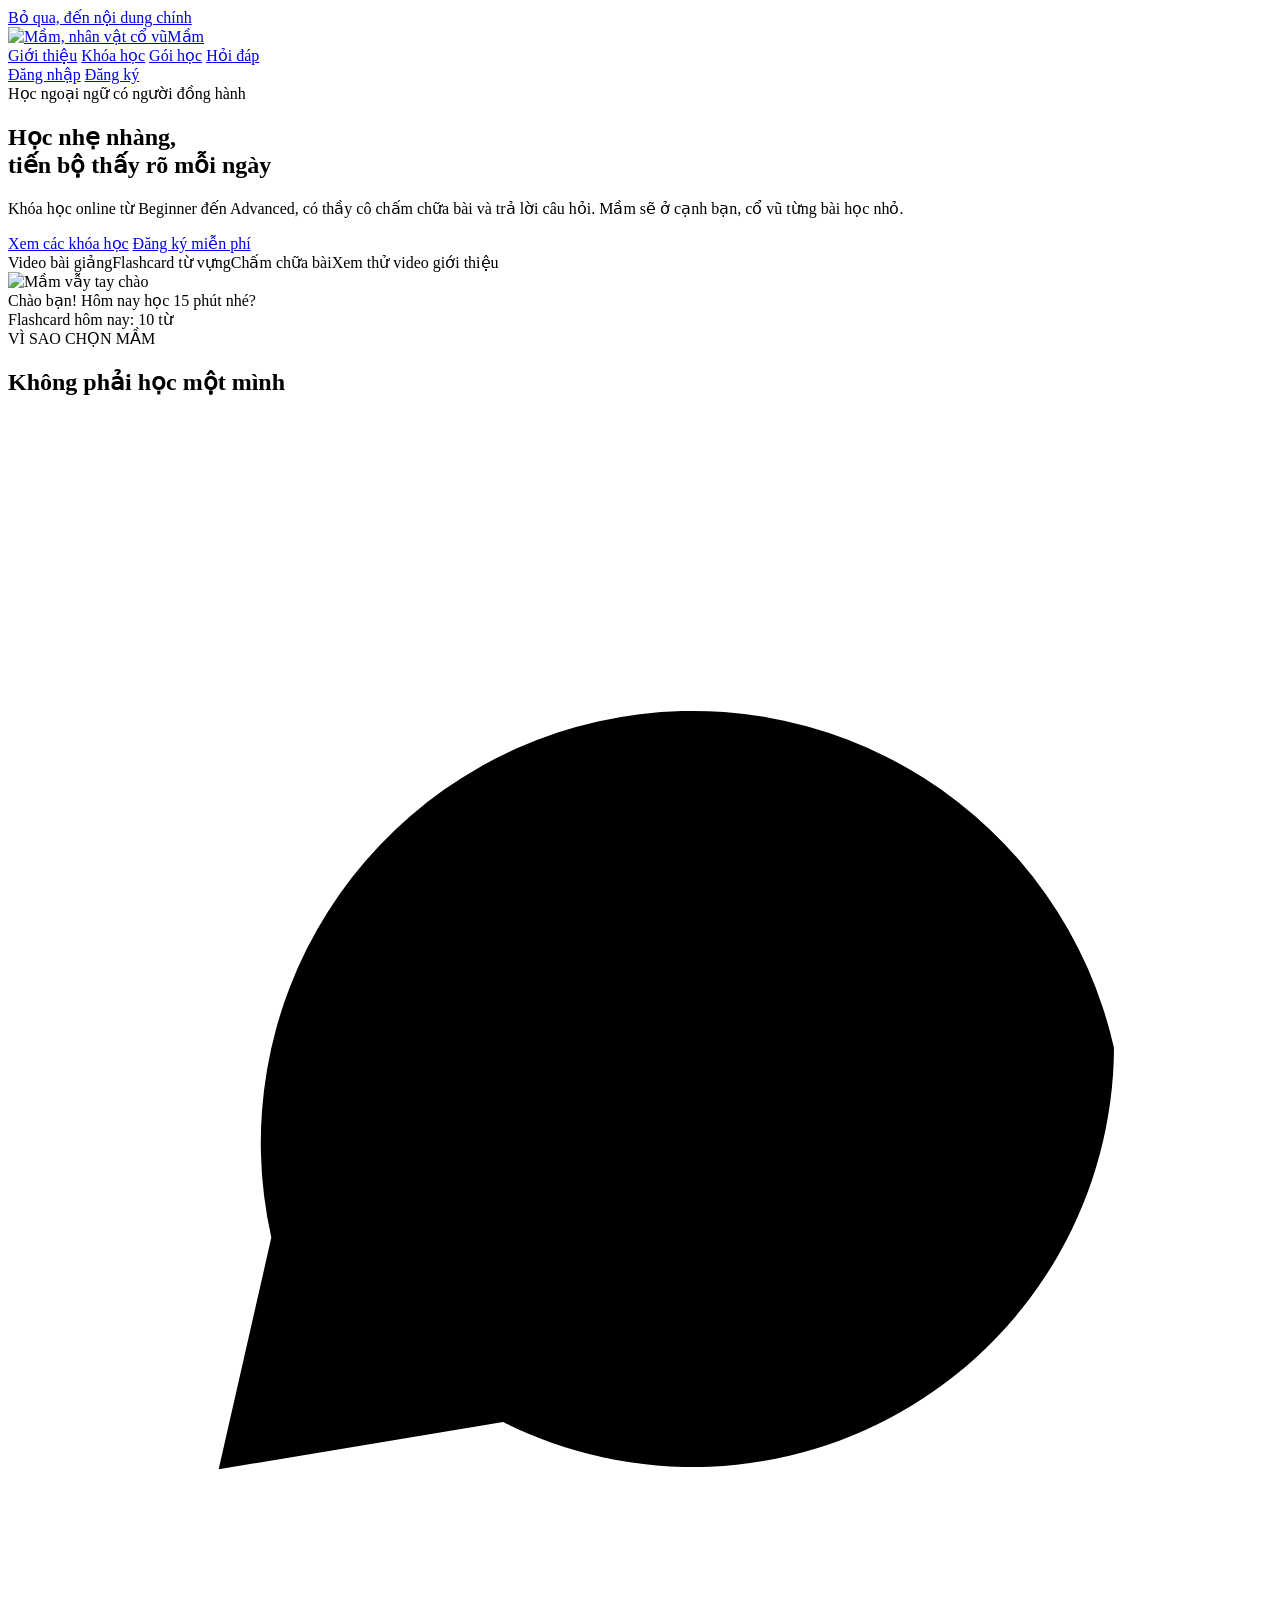
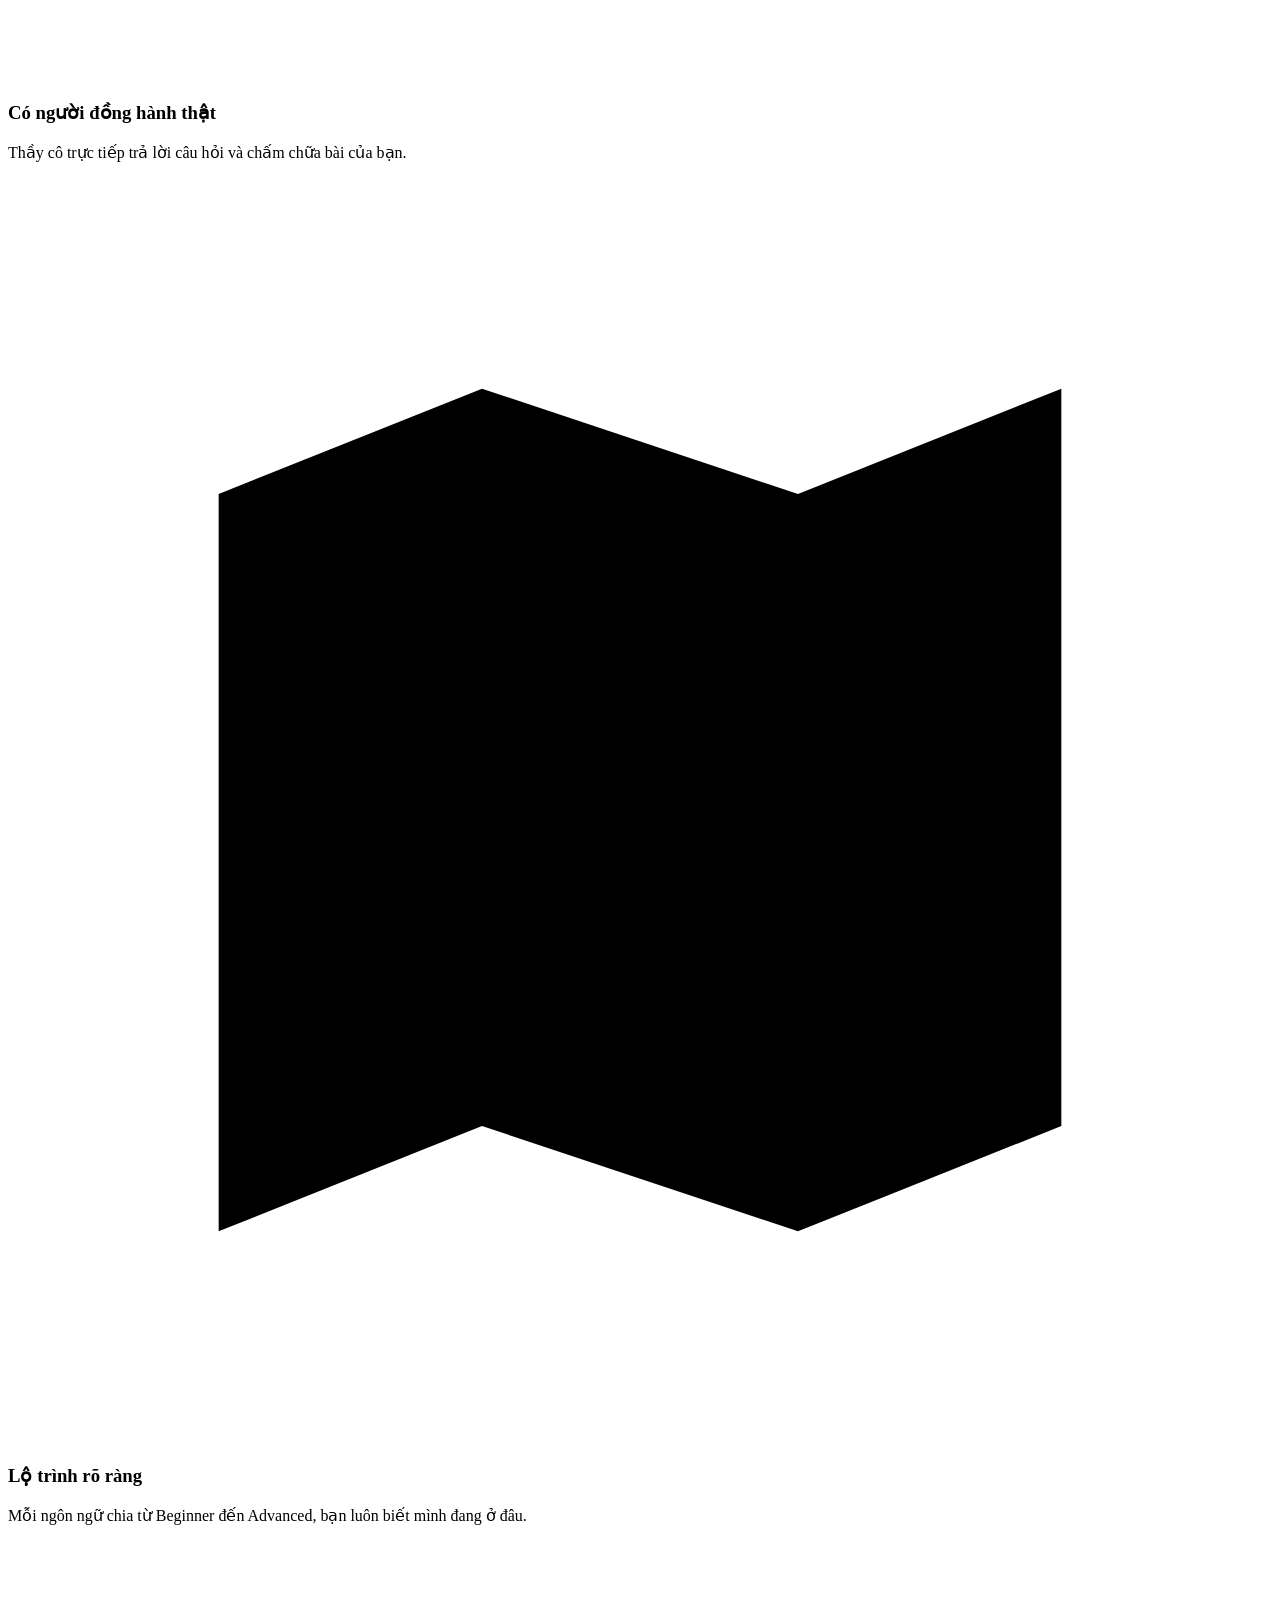
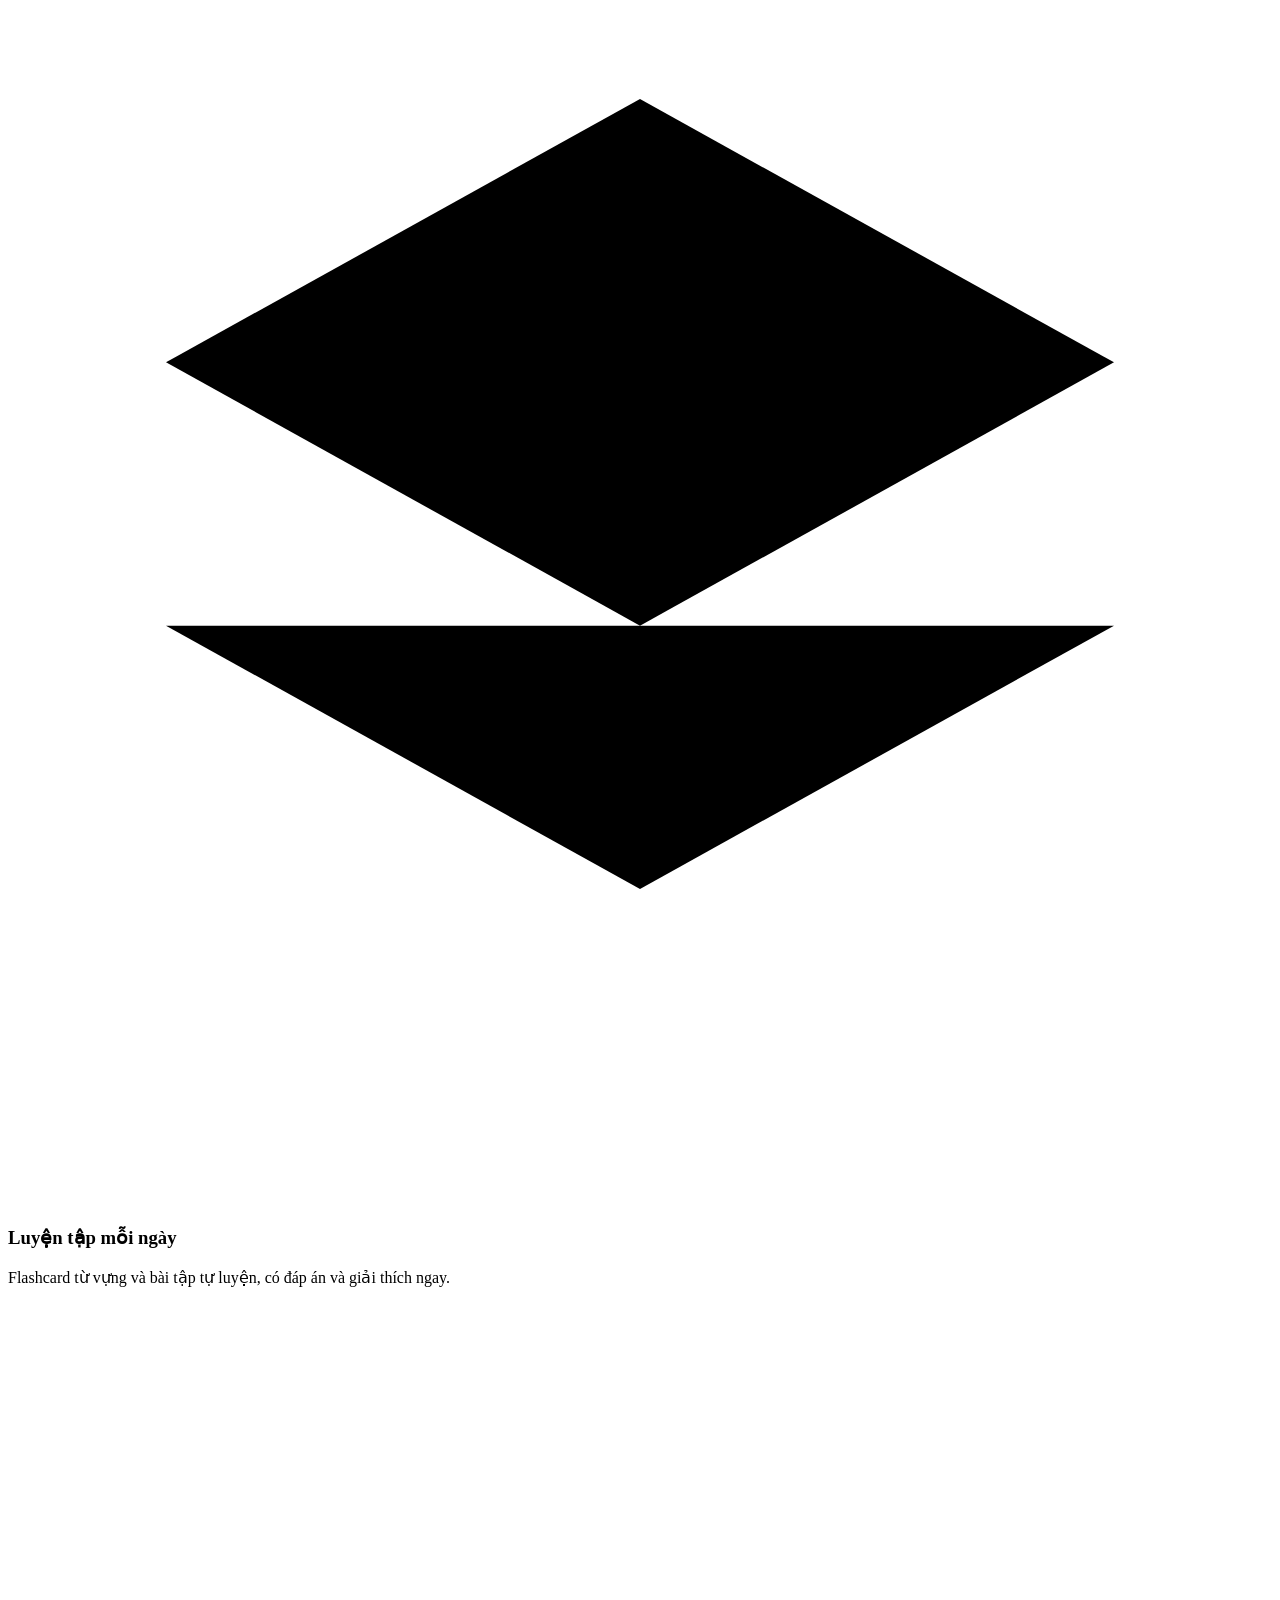
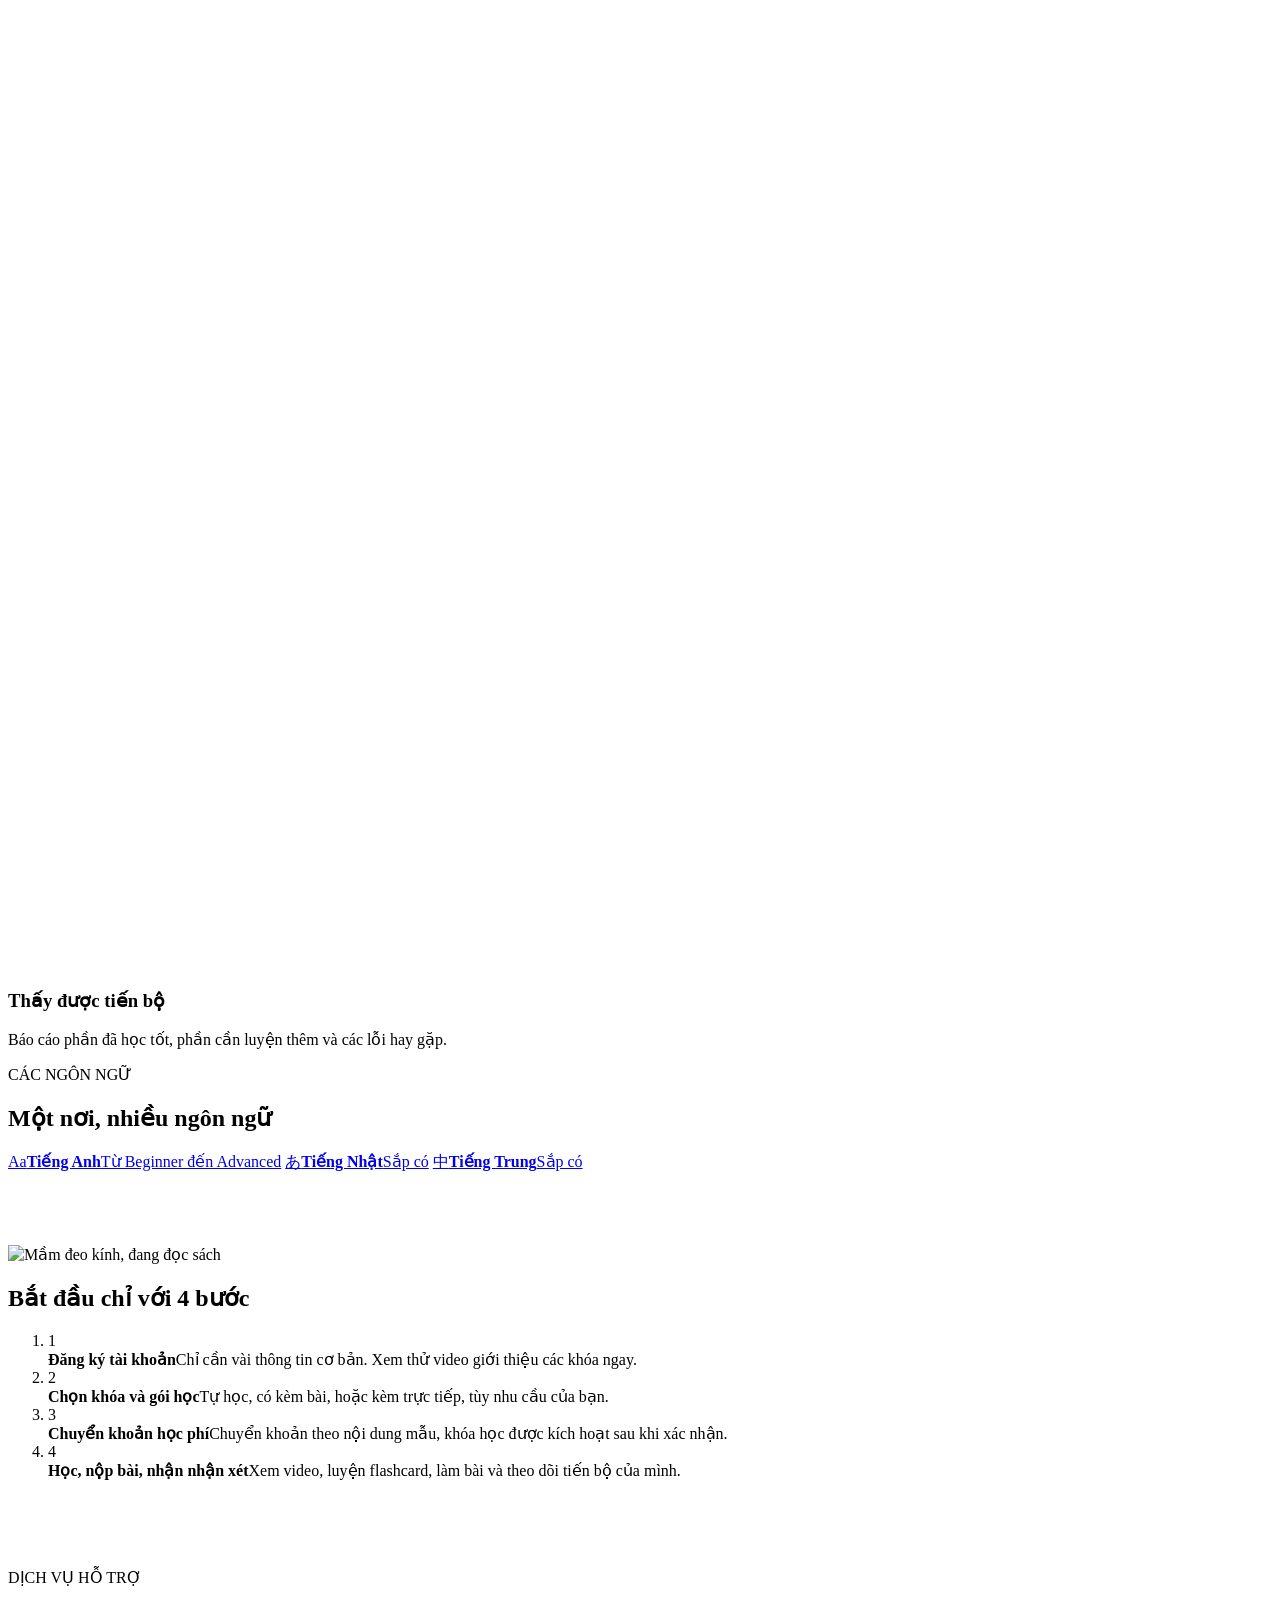
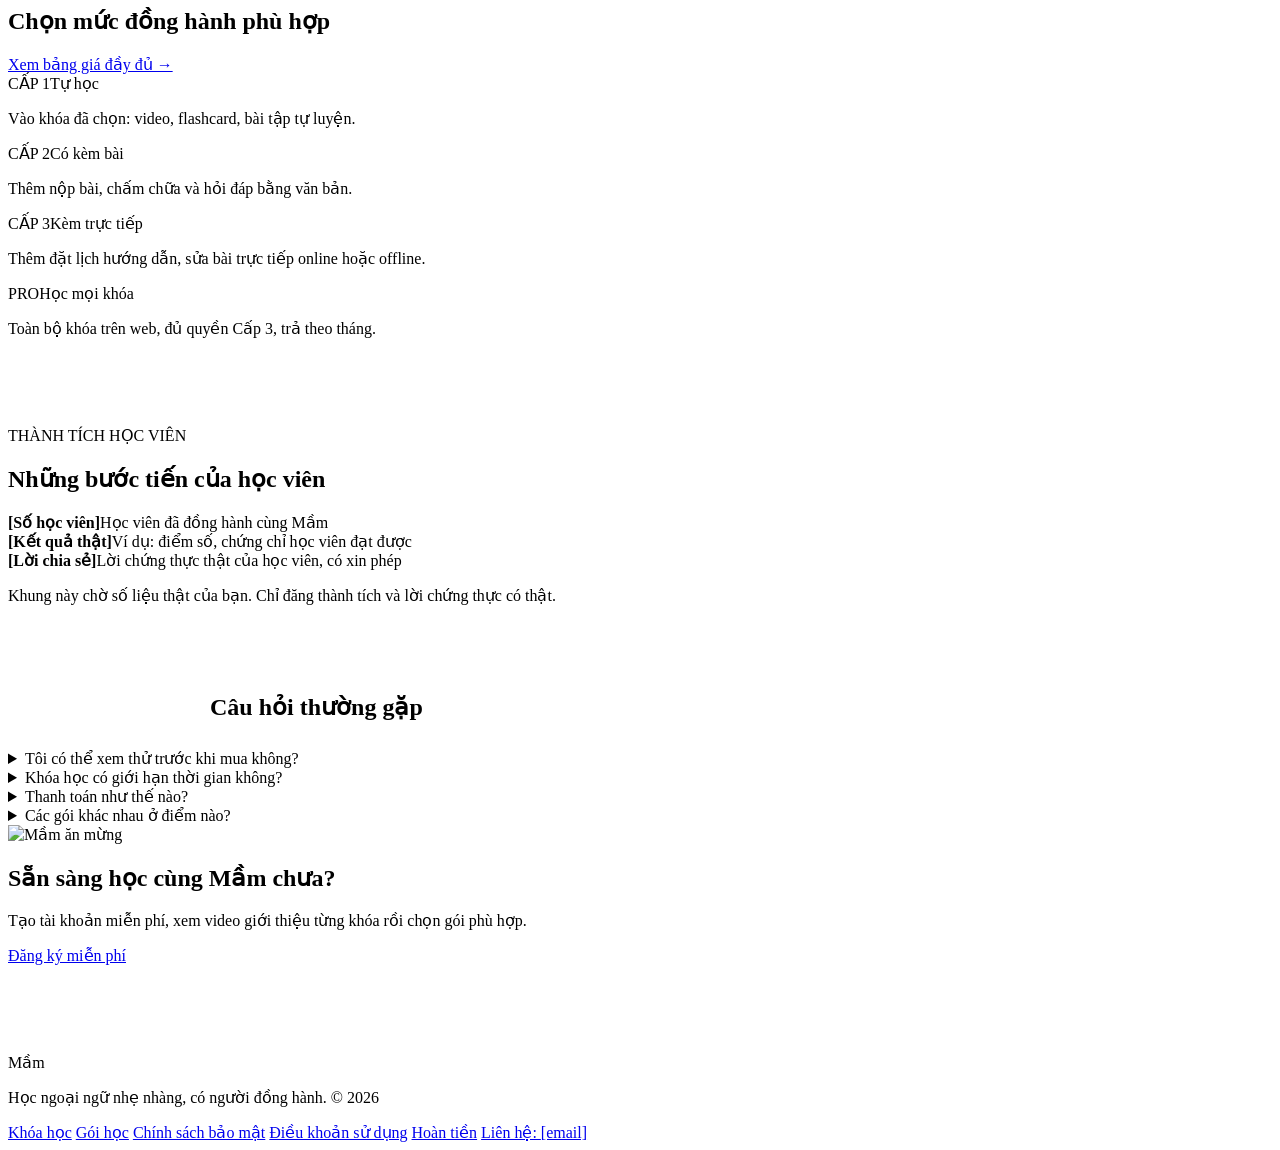
==== index.html @ 822c9925 "Add files via upload" ====
<!doctype html>
<html lang="vi">
<head>
<meta charset="utf-8">
<meta name="viewport" content="width=device-width, initial-scale=1">
<title>Mầm - Học ngoại ngữ online có người đồng hành</title>
<meta name="description" content="Khóa học ngoại ngữ online từ Beginner đến Advanced, có thầy cô chấm chữa bài và trả lời câu hỏi. Mầm đồng hành cùng bạn từng bước.">

<meta name="theme-color" content="#0F766E">
<meta property="og:title" content="Mầm - Học ngoại ngữ online có người đồng hành">
<meta property="og:description" content="Khóa học ngoại ngữ online từ Beginner đến Advanced, có thầy cô chấm chữa bài và trả lời câu hỏi. Mầm đồng hành cùng bạn từng bước.">
<meta property="og:type" content="website">
<link rel="icon" type="image/svg+xml" href="assets/img/mam-wave.svg">
<link rel="preconnect" href="https://fonts.googleapis.com"><link rel="preconnect" href="https://fonts.gstatic.com" crossorigin><link href="https://fonts.googleapis.com/css2?family=Baloo+2:wght@600;700;800&family=Be+Vietnam+Pro:wght@400;500;600;700&display=swap" rel="stylesheet">
<link rel="stylesheet" href="assets/css/style.css">
<script src="assets/js/config.js"></script>
<script src="assets/js/app.js" defer></script>
</head>
<body>
<a class="skip" href="#main">Bỏ qua, đến nội dung chính</a>
<header class="site-header">
  <div class="wrap">
    <a class="brand" href="index.html"><img src="assets/img/mam-wave.svg" alt="Mầm, nhân vật cổ vũ" width="48" height="48"><span>Mầm</span></a>
    <nav class="main-nav" aria-label="Menu chính">
      <a href="index.html" aria-current="page">Giới thiệu</a>
      <a href="khoa-hoc.html">Khóa học</a>
      <a href="goi-hoc.html">Gói học</a>
      <a href="index.html#hoi-dap">Hỏi đáp</a>
    </nav>
    <div class="head-actions">
      <a class="btn btn-ghost btn-sm" href="dang-ky.html#dang-nhap">Đăng nhập</a>
      <a class="btn btn-primary btn-sm" href="dang-ky.html">Đăng ký</a>
    </div>
  </div>
</header>

<main id="main">
<section class="hero">
  <div class="wrap">
    <div class="hero-text">
      <span class="pill pill-solid">Học ngoại ngữ có người đồng hành</span>
      <h1>Học nhẹ nhàng,<br>tiến bộ thấy rõ mỗi ngày</h1>
      <p class="hero-sub">Khóa học online từ Beginner đến Advanced, có thầy cô chấm chữa bài và trả lời câu hỏi. Mầm sẽ ở cạnh bạn, cổ vũ từng bài học nhỏ.</p>
      <div class="btn-row">
        <a class="btn btn-primary" href="khoa-hoc.html">Xem các khóa học</a>
        <a class="btn btn-outline" href="dang-ky.html">Đăng ký miễn phí</a>
      </div>
      <div class="tag-row"><span>Video bài giảng</span><span>Flashcard từ vựng</span><span>Chấm chữa bài</span><span>Xem thử video giới thiệu</span></div>
    </div>
    <div class="hero-art-box">
      <div class="hero-art">
        <div class="disc"></div><div class="ring"></div>
        <img class="mascot" src="assets/img/mam-wave.svg" alt="Mầm vẫy tay chào" width="334" height="334">
        <div class="bubble">Chào bạn! Hôm nay học 15 phút nhé?</div>
        <div class="sticker">Flashcard hôm nay: 10 từ</div>
      </div>
    </div>
  </div>
</section>

<section class="sec sec-white">
  <div class="wrap">
    <div class="sec-head"><span class="eyebrow">VÌ SAO CHỌN MẦM</span><h2 class="title">Không phải học một mình</h2></div>
    <div class="grid">
      <div class="card card-tint"><div class="icon-chip"><svg viewBox="0 0 24 24" aria-hidden="true"><path d="M21 12a8 8 0 0 1-11.6 7.1L4 20l1-4.4A8 8 0 1 1 21 12z"/></svg></div><h3>Có người đồng hành thật</h3><p>Thầy cô trực tiếp trả lời câu hỏi và chấm chữa bài của bạn.</p></div>
      <div class="card card-tint"><div class="icon-chip gold"><svg viewBox="0 0 24 24" aria-hidden="true"><path d="M4 6l5-2 6 2 5-2v14l-5 2-6-2-5 2z"/><path d="M9 4v14M15 6v14"/></svg></div><h3>Lộ trình rõ ràng</h3><p>Mỗi ngôn ngữ chia từ Beginner đến Advanced, bạn luôn biết mình đang ở đâu.</p></div>
      <div class="card card-tint"><div class="icon-chip rose"><svg viewBox="0 0 24 24" aria-hidden="true"><path d="M12 3l9 5-9 5-9-5 9-5z"/><path d="M3 13l9 5 9-5"/></svg></div><h3>Luyện tập mỗi ngày</h3><p>Flashcard từ vựng và bài tập tự luyện, có đáp án và giải thích ngay.</p></div>
      <div class="card card-tint"><div class="icon-chip"><svg viewBox="0 0 24 24" aria-hidden="true"><path d="M4 20h16M7 16v-5M12 16V6M17 16v-8"/></svg></div><h3>Thấy được tiến bộ</h3><p>Báo cáo phần đã học tốt, phần cần luyện thêm và các lỗi hay gặp.</p></div>
    </div>
  </div>
</section>

<section class="sec">
  <div class="wrap">
    <div class="sec-head"><span class="eyebrow">CÁC NGÔN NGỮ</span><h2 class="title">Một nơi, nhiều ngôn ngữ</h2></div>
    <div class="grid grid-3">
      <a class="lang-card" href="khoa-hoc.html"><span class="lang-glyph">Aa</span><span><strong>Tiếng Anh</strong><span class="note">Từ Beginner đến Advanced</span></span></a>
      <a class="lang-card" href="khoa-hoc.html"><span class="lang-glyph">あ</span><span><strong>Tiếng Nhật</strong><span class="note">Sắp có</span></span></a>
      <a class="lang-card" href="khoa-hoc.html"><span class="lang-glyph">中</span><span><strong>Tiếng Trung</strong><span class="note">Sắp có</span></span></a>
    </div>
  </div>
</section>

<section class="sec sec-tint steps-sec" style="padding:72px 0">
  <div class="wrap">
    <div class="steps-art"><img src="assets/img/mam-study.svg" alt="Mầm đeo kính, đang đọc sách" width="280" height="280"></div>
    <div class="steps-body">
      <h2 class="title">Bắt đầu chỉ với 4 bước</h2>
      <ol class="steps">
        <li class="step"><span class="num">1</span><div><strong>Đăng ký tài khoản</strong><span>Chỉ cần vài thông tin cơ bản. Xem thử video giới thiệu các khóa ngay.</span></div></li>
        <li class="step"><span class="num">2</span><div><strong>Chọn khóa và gói học</strong><span>Tự học, có kèm bài, hoặc kèm trực tiếp, tùy nhu cầu của bạn.</span></div></li>
        <li class="step"><span class="num">3</span><div><strong>Chuyển khoản học phí</strong><span>Chuyển khoản theo nội dung mẫu, khóa học được kích hoạt sau khi xác nhận.</span></div></li>
        <li class="step"><span class="num">4</span><div><strong>Học, nộp bài, nhận nhận xét</strong><span>Xem video, luyện flashcard, làm bài và theo dõi tiến bộ của mình.</span></div></li>
      </ol>
    </div>
  </div>
</section>

<section class="sec">
  <div class="wrap">
    <div class="sec-head-row">
      <div class="sec-head"><span class="eyebrow">DỊCH VỤ HỖ TRỢ</span><h2 class="title">Chọn mức đồng hành phù hợp</h2></div>
      <a class="btn btn-ghost" href="goi-hoc.html">Xem bảng giá đầy đủ →</a>
    </div>
    <div class="grid">
      <div class="card"><span class="tier-level">CẤP 1</span><span class="tier-name">Tự học</span><p>Vào khóa đã chọn: video, flashcard, bài tập tự luyện.</p></div>
      <div class="card"><span class="tier-level">CẤP 2</span><span class="tier-name">Có kèm bài</span><p>Thêm nộp bài, chấm chữa và hỏi đáp bằng văn bản.</p></div>
      <div class="card"><span class="tier-level">CẤP 3</span><span class="tier-name">Kèm trực tiếp</span><p>Thêm đặt lịch hướng dẫn, sửa bài trực tiếp online hoặc offline.</p></div>
      <div class="card"><span class="tier-level">PRO</span><span class="tier-name">Học mọi khóa</span><p>Toàn bộ khóa trên web, đủ quyền Cấp 3, trả theo tháng.</p></div>
    </div>
  </div>
</section>

<section class="sec sec-white" style="padding:72px 0">
  <div class="wrap">
    <div class="sec-head"><span class="eyebrow">THÀNH TÍCH HỌC VIÊN</span><h2 class="title">Những bước tiến của học viên</h2></div>
    <div class="grid">
      <div class="ph"><b>[Số học viên]</b><span>Học viên đã đồng hành cùng Mầm</span></div>
      <div class="ph"><b>[Kết quả thật]</b><span>Ví dụ: điểm số, chứng chỉ học viên đạt được</span></div>
      <div class="ph"><b>[Lời chia sẻ]</b><span>Lời chứng thực thật của học viên, có xin phép</span></div>
    </div>
    <p class="small muted" style="margin-top:16px">Khung này chờ số liệu thật của bạn. Chỉ đăng thành tích và lời chứng thực có thật.</p>
  </div>
</section>

<section class="sec" id="hoi-dap">
  <div class="wrap">
    <h2 class="title" style="max-width:860px;margin:0 auto 28px">Câu hỏi thường gặp</h2>
    <div class="faq">
      <details><summary>Tôi có thể xem thử trước khi mua không?</summary><p>Có. Tài khoản miễn phí xem được video giới thiệu của từng khóa học.</p></details>
      <details><summary>Khóa học có giới hạn thời gian không?</summary><p>Gói Cấp 1 đến Cấp 3 có thời hạn học theo từng khóa. Gói Pro học không giới hạn thời gian, trả phí theo tháng.</p></details>
      <details><summary>Thanh toán như thế nào?</summary><p>Chuyển khoản ngân hàng theo nội dung mẫu hiển thị trên web. Sau khi xác nhận, khóa học được kích hoạt.</p></details>
      <details><summary>Các gói khác nhau ở điểm nào?</summary><p>Cấp 2 có chấm chữa bài và hỏi đáp bằng văn bản. Cấp 3 có thêm lịch học và sửa bài trực tiếp.</p></details>
    </div>
  </div>
</section>

<section class="wrap" style="padding-bottom:88px">
  <div class="cta">
    <img src="assets/img/mam-celebrate.svg" alt="Mầm ăn mừng" width="160" height="160">
    <div class="cta-text"><h2>Sẵn sàng học cùng Mầm chưa?</h2><p>Tạo tài khoản miễn phí, xem video giới thiệu từng khóa rồi chọn gói phù hợp.</p></div>
    <a class="btn btn-gold" href="dang-ky.html">Đăng ký miễn phí</a>
  </div>
</section>
</main>
<footer class="site-footer">
  <div class="wrap">
    <div>
      <span class="f-brand">Mầm</span>
      <p>Học ngoại ngữ nhẹ nhàng, có người đồng hành. © <span data-year>2026</span></p>
    </div>
    <div class="f-links">
      <a href="khoa-hoc.html">Khóa học</a>
      <a href="goi-hoc.html">Gói học</a>
      <a href="chinh-sach.html#bao-mat">Chính sách bảo mật</a>
      <a href="chinh-sach.html#dieu-khoan">Điều khoản sử dụng</a>
      <a href="chinh-sach.html#hoan-tien">Hoàn tiền</a>
      <a href="mailto:" data-cfg-mailto>Liên hệ: <span data-cfg="email">[email]</span></a>
    </div>
  </div>
</footer>
</body>
</html>
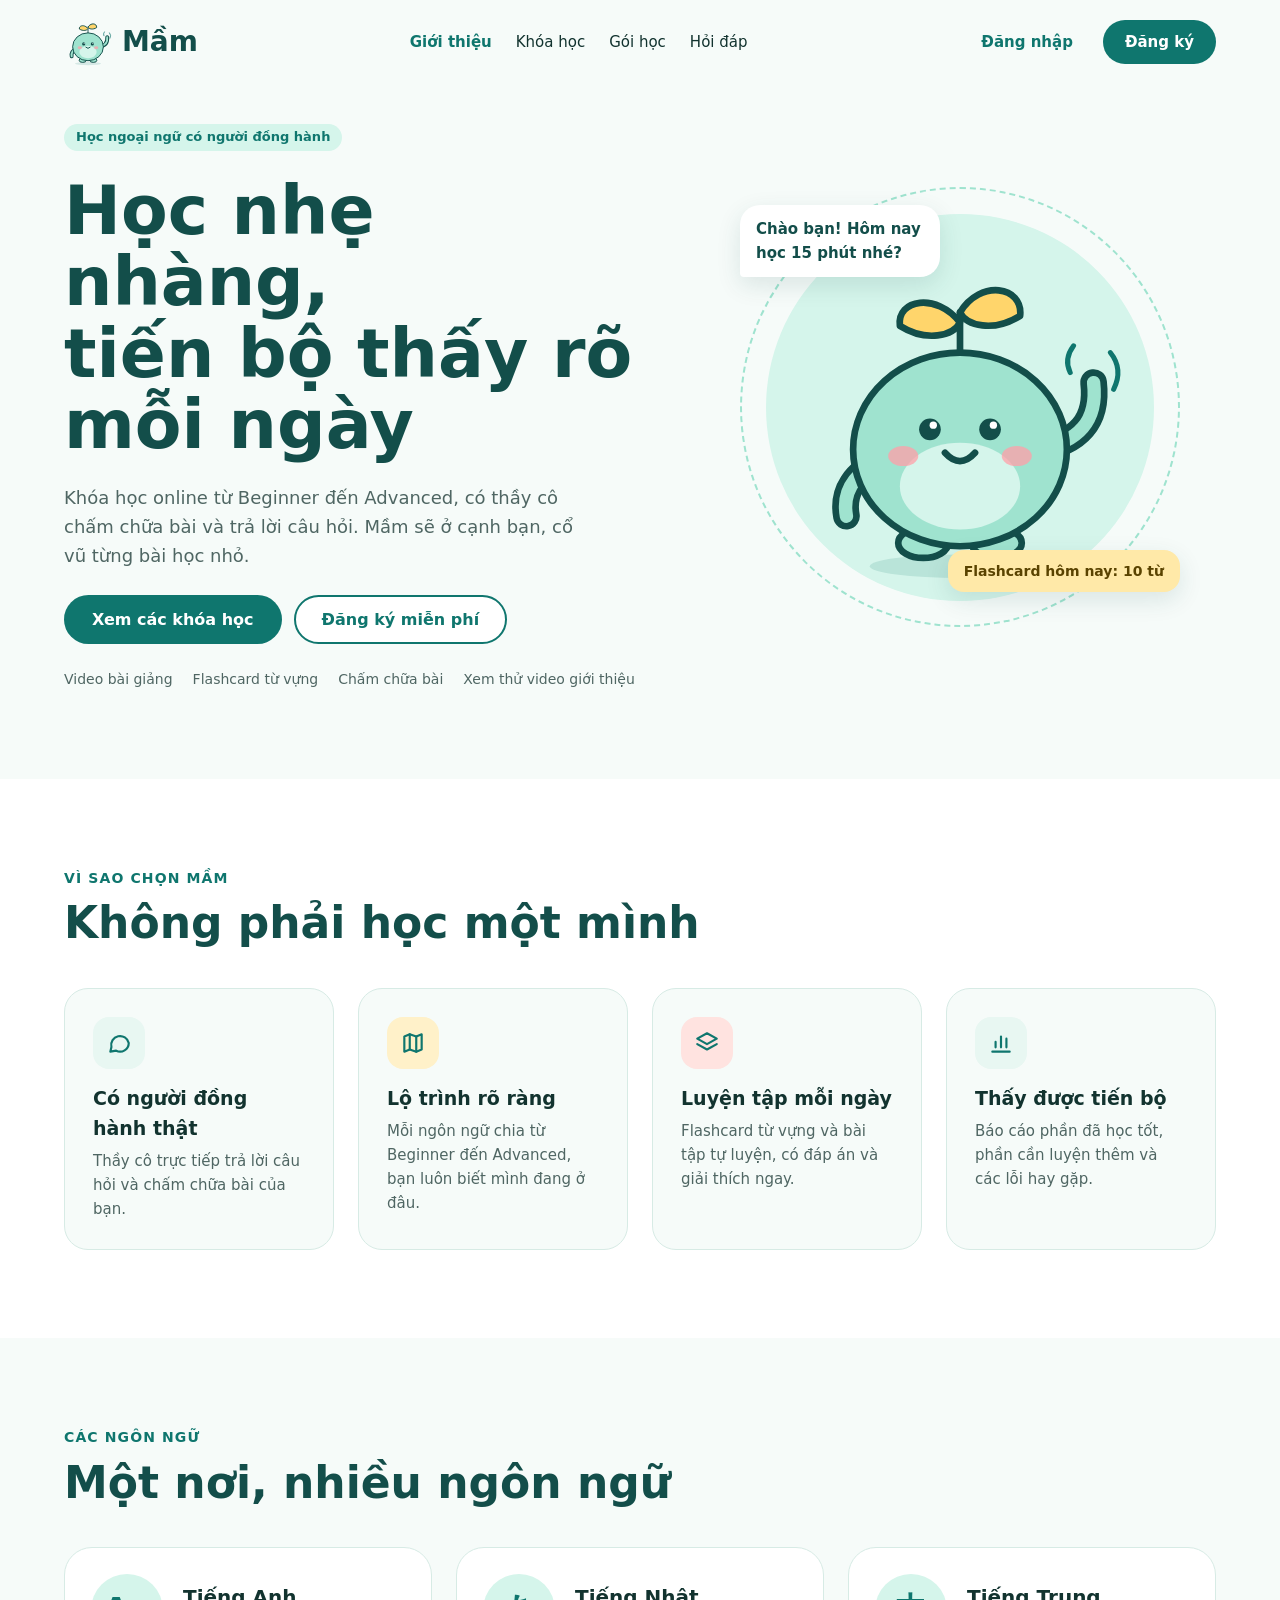
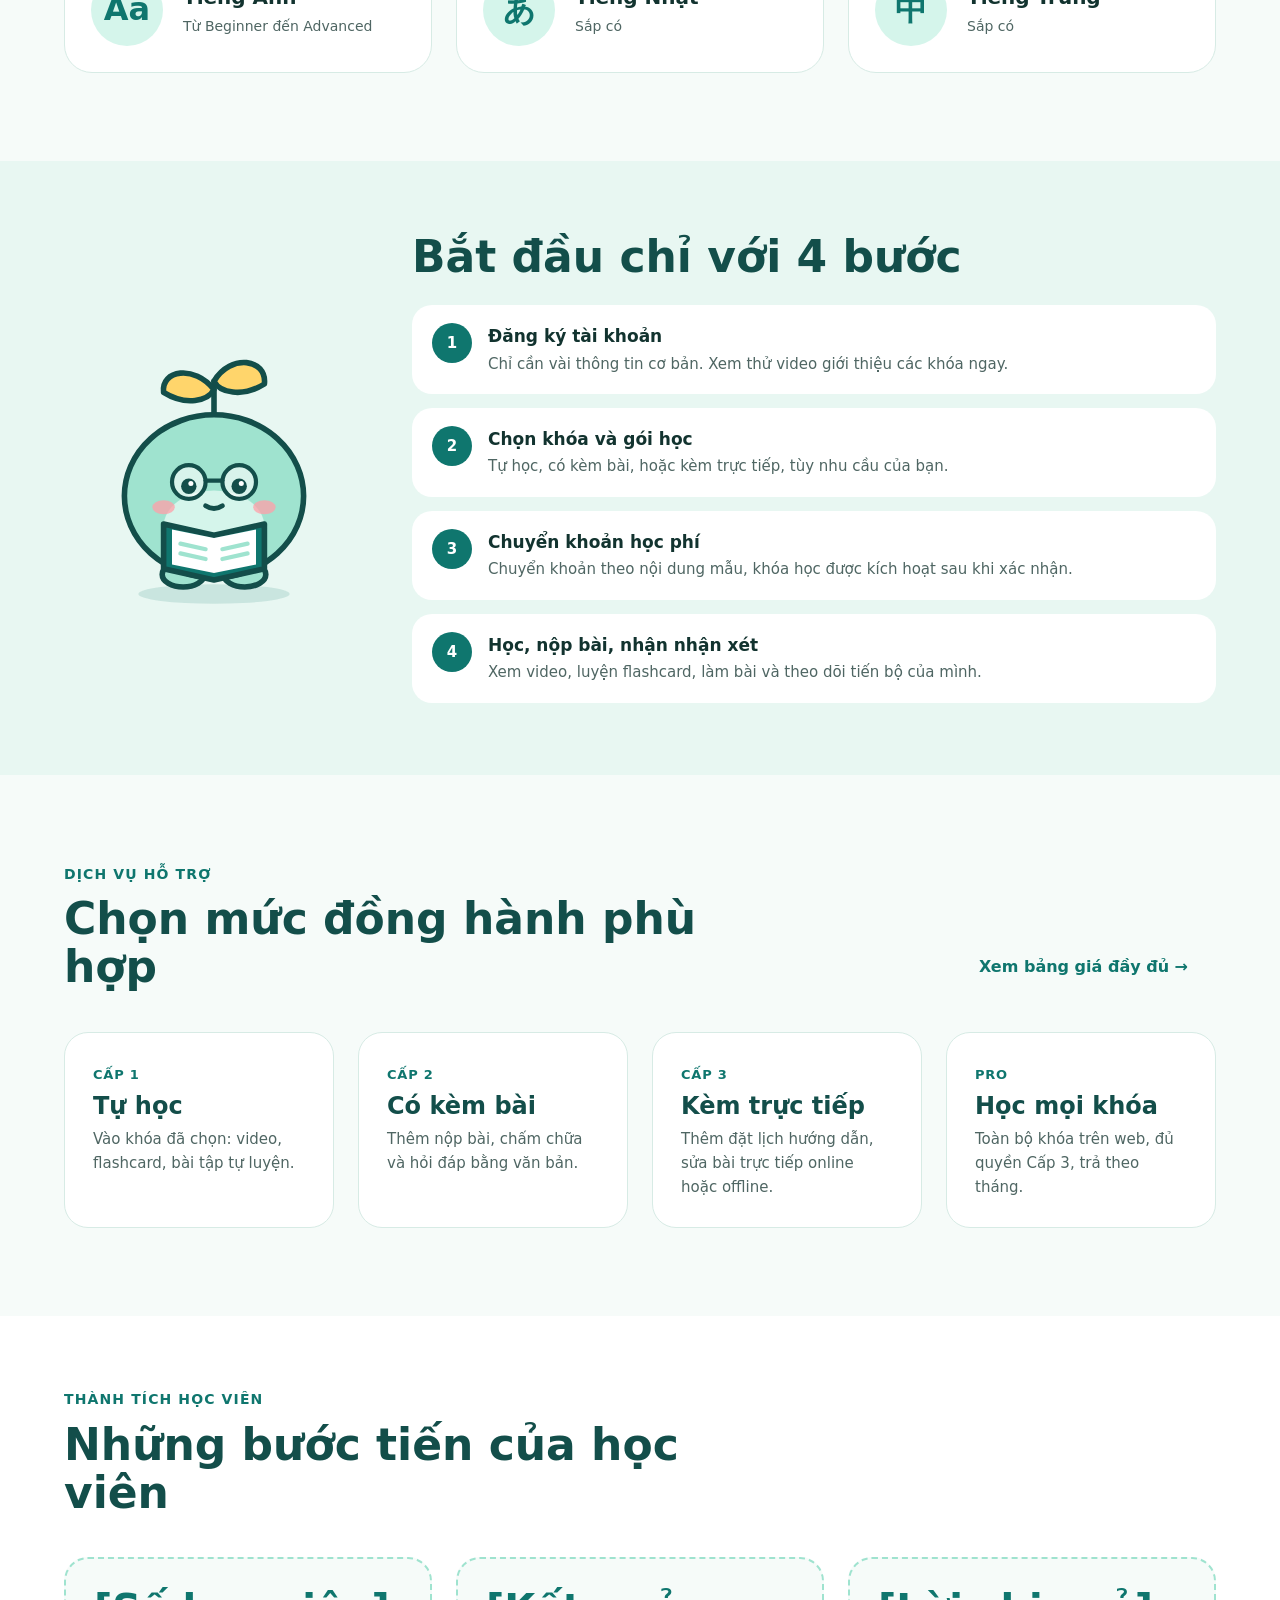
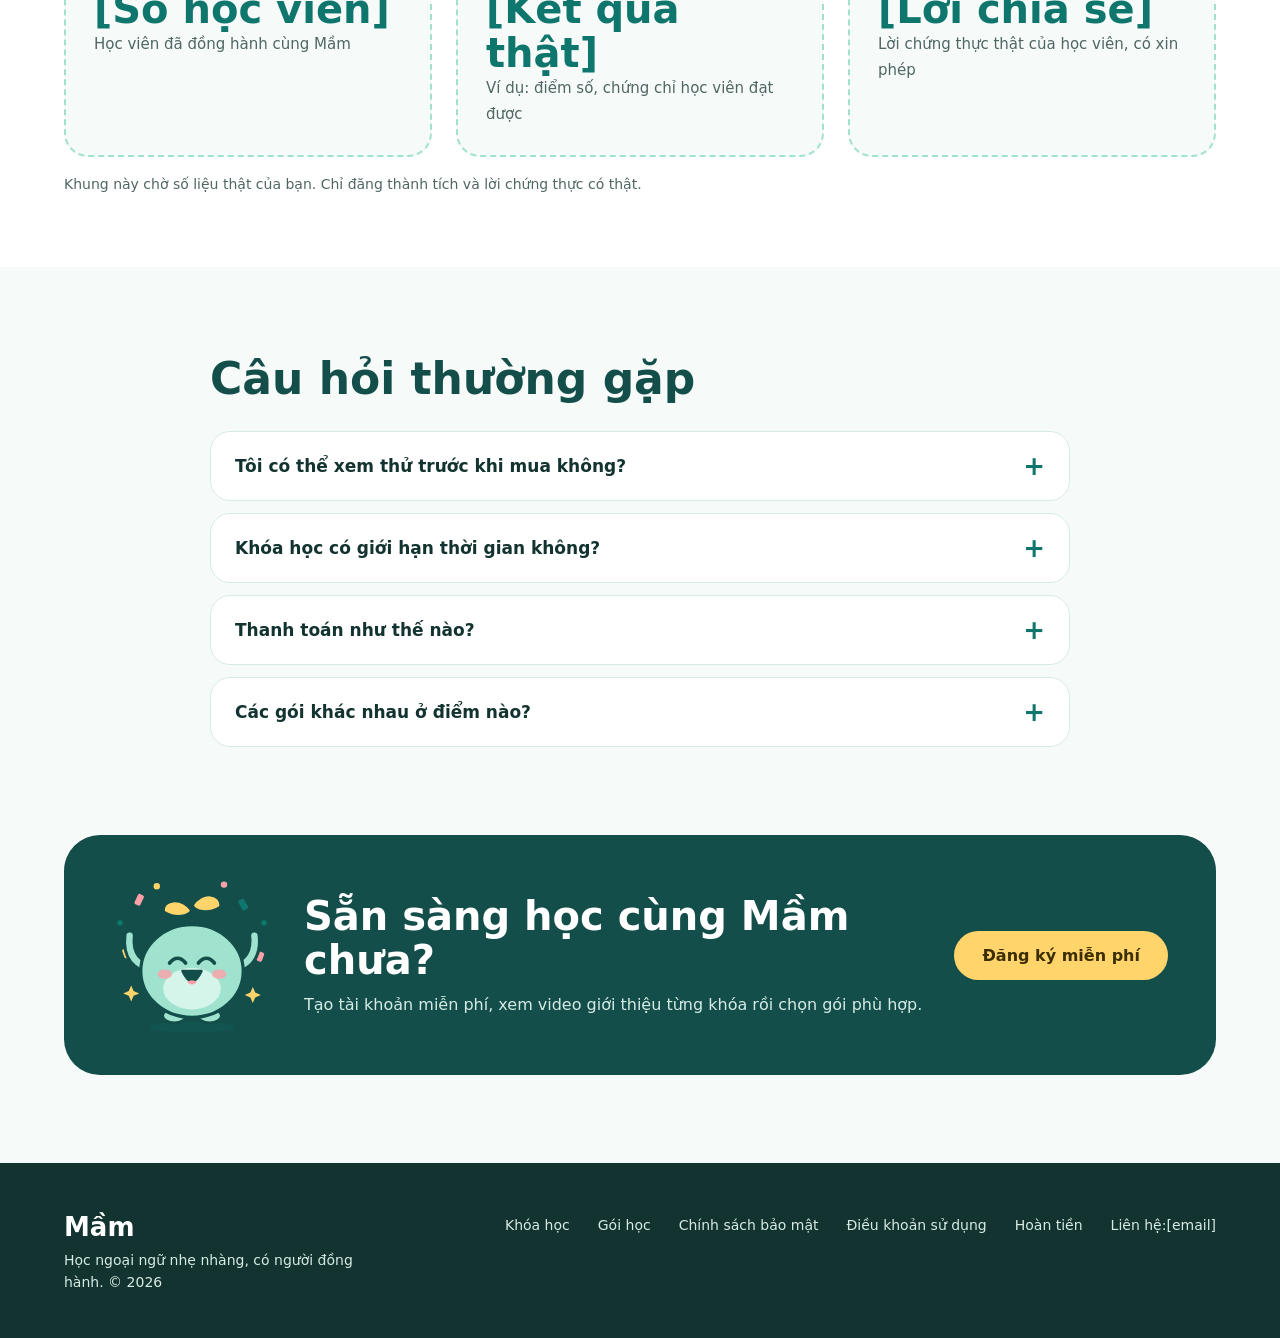
==== commit 1589c3e9: "Add files via upload" ====
--- a/index.html
+++ b/index.html
@@ -10,17 +10,20 @@
 <meta property="og:title" content="Mầm - Học ngoại ngữ online có người đồng hành">
 <meta property="og:description" content="Khóa học ngoại ngữ online từ Beginner đến Advanced, có thầy cô chấm chữa bài và trả lời câu hỏi. Mầm đồng hành cùng bạn từng bước.">
 <meta property="og:type" content="website">
-<link rel="icon" type="image/svg+xml" href="assets/img/mam-wave.svg">
+<link rel="icon" type="image/svg+xml" href="mam-wave.svg">
 <link rel="preconnect" href="https://fonts.googleapis.com"><link rel="preconnect" href="https://fonts.gstatic.com" crossorigin><link href="https://fonts.googleapis.com/css2?family=Baloo+2:wght@600;700;800&family=Be+Vietnam+Pro:wght@400;500;600;700&display=swap" rel="stylesheet">
-<link rel="stylesheet" href="assets/css/style.css">
-<script src="assets/js/config.js"></script>
-<script src="assets/js/app.js" defer></script>
+<link rel="stylesheet" href="style.css">
+<script src="config.js"></script>
+<script src="courses.js"></script>
+<script src="auth.js"></script>
+<script src="auth-ui.js" defer></script>
+<script src="app.js" defer></script>
 </head>
 <body>
 <a class="skip" href="#main">Bỏ qua, đến nội dung chính</a>
 <header class="site-header">
   <div class="wrap">
-    <a class="brand" href="index.html"><img src="assets/img/mam-wave.svg" alt="Mầm, nhân vật cổ vũ" width="48" height="48"><span>Mầm</span></a>
+    <a class="brand" href="index.html"><img src="mam-wave.svg" alt="Mầm, nhân vật cổ vũ" width="48" height="48"><span>Mầm</span></a>
     <nav class="main-nav" aria-label="Menu chính">
       <a href="index.html" aria-current="page">Giới thiệu</a>
       <a href="khoa-hoc.html">Khóa học</a>
@@ -50,7 +53,7 @@
     <div class="hero-art-box">
       <div class="hero-art">
         <div class="disc"></div><div class="ring"></div>
-        <img class="mascot" src="assets/img/mam-wave.svg" alt="Mầm vẫy tay chào" width="334" height="334">
+        <img class="mascot" src="mam-wave.svg" alt="Mầm vẫy tay chào" width="334" height="334">
         <div class="bubble">Chào bạn! Hôm nay học 15 phút nhé?</div>
         <div class="sticker">Flashcard hôm nay: 10 từ</div>
       </div>
@@ -83,7 +86,7 @@
 
 <section class="sec sec-tint steps-sec" style="padding:72px 0">
   <div class="wrap">
-    <div class="steps-art"><img src="assets/img/mam-study.svg" alt="Mầm đeo kính, đang đọc sách" width="280" height="280"></div>
+    <div class="steps-art"><img src="mam-study.svg" alt="Mầm đeo kính, đang đọc sách" width="280" height="280"></div>
     <div class="steps-body">
       <h2 class="title">Bắt đầu chỉ với 4 bước</h2>
       <ol class="steps">
@@ -137,7 +140,7 @@
 
 <section class="wrap" style="padding-bottom:88px">
   <div class="cta">
-    <img src="assets/img/mam-celebrate.svg" alt="Mầm ăn mừng" width="160" height="160">
+    <img src="mam-celebrate.svg" alt="Mầm ăn mừng" width="160" height="160">
     <div class="cta-text"><h2>Sẵn sàng học cùng Mầm chưa?</h2><p>Tạo tài khoản miễn phí, xem video giới thiệu từng khóa rồi chọn gói phù hợp.</p></div>
     <a class="btn btn-gold" href="dang-ky.html">Đăng ký miễn phí</a>
   </div>
--- a/style.css
+++ b/style.css
@@ -0,0 +1,451 @@
+/* Mầm - giao diện tĩnh cho GitHub Pages */
+:root{
+  --ink:#12332F;--deep:#134E4A;--primary:#0F766E;--mint:#9FE3CF;--mint-l:#D5F5EB;--mint-xl:#E8F7F2;
+  --butter:#FFD56B;--butter-l:#FFF4D1;--blush:#FFE3E0;--bg:#F6FBF9;--muted:#4F6663;--line:#D7EBE5;
+  --display:'Baloo 2',system-ui,sans-serif;--body:'Be Vietnam Pro',system-ui,-apple-system,'Segoe UI',sans-serif;
+}
+*{box-sizing:border-box}
+html{scroll-behavior:smooth}
+@media (prefers-reduced-motion:reduce){html{scroll-behavior:auto}*{animation:none!important;transition:none!important}}
+body{margin:0;background:var(--bg);color:var(--ink);font-family:var(--body);line-height:1.6;font-size:16px;-webkit-text-size-adjust:100%}
+img{max-width:100%;height:auto}
+a{color:var(--primary);text-decoration:none}
+a:hover{color:var(--deep)}
+h1,h2,h3,p,ul,ol,dl,dd{margin:0}
+ul,ol{padding:0;list-style:none}
+button,input,textarea,select{font-family:inherit;font-size:inherit}
+:focus-visible{outline:3px solid var(--butter);outline-offset:2px}
+.skip{position:absolute;left:-999px;top:8px;background:var(--primary);color:#fff;padding:10px 16px;border-radius:999px;z-index:50}
+.skip:focus{left:8px}
+.wrap{max-width:1200px;margin:0 auto;padding:0 24px}
+.display{font-family:var(--display)}
+
+/* Header */
+.site-header .wrap{display:flex;flex-wrap:wrap;align-items:center;justify-content:space-between;gap:12px 16px;padding-top:18px;padding-bottom:18px}
+.brand{display:flex;align-items:center;gap:10px;color:var(--ink)}
+.brand img{width:48px;height:48px}
+.brand span{font-family:var(--display);font-weight:800;font-size:28px;line-height:1;color:var(--deep)}
+.main-nav{display:flex;flex-wrap:wrap;gap:4px 24px;font-weight:500;font-size:15px}
+.main-nav a{color:var(--ink);min-height:44px;display:inline-flex;align-items:center}
+.main-nav a[aria-current="page"]{color:var(--primary);font-weight:700}
+.head-actions{display:flex;align-items:center;gap:8px}
+
+/* Buttons */
+.btn{display:inline-flex;align-items:center;justify-content:center;gap:8px;min-height:48px;padding:10px 26px;border-radius:999px;font-weight:600;font-size:16px;border:2px solid transparent;cursor:pointer;text-align:center;transition:background .15s,transform .15s}
+.btn:hover{transform:translateY(-1px)}
+.btn-primary{background:var(--primary);color:#fff}
+.btn-primary:hover{background:var(--deep);color:#fff}
+.btn-outline{background:#fff;color:var(--primary);border-color:var(--primary)}
+.btn-outline:hover{background:var(--mint-xl);color:var(--deep)}
+.btn-gold{background:var(--butter);color:#3D2E00;font-weight:700}
+.btn-gold:hover{background:#F5C84F;color:#3D2E00}
+.btn-ghost{background:transparent;color:var(--primary)}
+.btn-sm{min-height:44px;padding:8px 20px;font-size:15px}
+.btn-block{width:100%}
+
+/* Typography helpers */
+.eyebrow{display:block;color:var(--primary);font-weight:700;font-size:14px;letter-spacing:.08em;margin-bottom:10px}
+.title{font-family:var(--display);font-weight:700;font-size:clamp(30px,4vw,44px);line-height:1.1;color:var(--deep)}
+.page-title{font-family:var(--display);font-weight:800;font-size:clamp(34px,5vw,56px);line-height:1.05;color:var(--deep)}
+.lead{color:var(--muted);font-size:17px}
+.muted{color:var(--muted)}
+.small{font-size:14px}
+.pill{display:inline-block;background:var(--mint-xl);color:var(--primary);font-weight:600;font-size:13px;padding:3px 12px;border-radius:999px}
+.pill-gold{background:var(--butter-l);color:#4A3600}
+.pill-rose{background:var(--blush);color:#6B2410}
+.pill-solid{background:var(--mint-l);color:var(--primary);font-weight:700}
+
+/* Sections */
+.sec{padding:88px 0}
+.sec-tight{padding:56px 0}
+.sec-white{background:#fff}
+.sec-tint{background:var(--mint-xl)}
+.sec-head{max-width:680px;margin-bottom:40px}
+.sec-head-row{display:flex;flex-wrap:wrap;align-items:flex-end;justify-content:space-between;gap:16px;margin-bottom:40px}
+.sec-head-row .sec-head{margin-bottom:0}
+
+/* Hero */
+.hero{padding:40px 0 88px}
+.hero .wrap{display:flex;flex-wrap:wrap;align-items:center;gap:48px}
+.hero-text{flex:1 1 460px;min-width:0;display:flex;flex-direction:column;align-items:flex-start;gap:24px}
+.hero h1{font-family:var(--display);font-weight:800;font-size:clamp(40px,6vw,68px);line-height:1.05;color:var(--deep)}
+.hero-sub{font-size:18px;color:var(--muted);max-width:520px}
+.btn-row{display:flex;flex-wrap:wrap;gap:12px}
+.tag-row{display:flex;flex-wrap:wrap;gap:8px 20px;font-size:14px;color:var(--muted);font-weight:500}
+.hero-art-box{flex:1 1 380px;min-width:0;display:flex;justify-content:center}
+.hero-art{position:relative;width:min(440px,100%);aspect-ratio:1/1}
+.hero-art .disc{position:absolute;inset:6%;border-radius:50%;background:var(--mint-l)}
+.hero-art .ring{position:absolute;inset:0;border-radius:50%;border:2px dashed var(--mint)}
+.hero-art .mascot{position:absolute;left:12%;top:14%;width:76%;height:76%;animation:bob 4s ease-in-out infinite}
+.bubble{position:absolute;left:0;top:4%;background:#fff;border-radius:20px 20px 20px 4px;padding:12px 16px;box-shadow:0 8px 24px rgba(19,78,74,.12);font-weight:600;font-size:15px;color:var(--deep);max-width:200px}
+.sticker{position:absolute;right:0;bottom:8%;background:#FFE9A8;border-radius:16px;padding:10px 16px;box-shadow:0 8px 24px rgba(19,78,74,.12);font-weight:600;font-size:14px;color:#5A4300}
+@keyframes bob{0%,100%{transform:translateY(0)}50%{transform:translateY(-8px)}}
+
+/* Cards and grids */
+.grid{display:grid;gap:24px;grid-template-columns:repeat(auto-fit,minmax(240px,1fr))}
+.grid-3{grid-template-columns:repeat(auto-fit,minmax(280px,1fr))}
+.card{background:#fff;border:1px solid var(--line);border-radius:24px;padding:28px}
+.card-tint{background:var(--bg)}
+.card h3{font-size:19px;font-weight:700;margin:14px 0 6px}
+.card p{color:var(--muted);font-size:15px}
+.icon-chip{width:52px;height:52px;border-radius:16px;display:flex;align-items:center;justify-content:center;background:var(--mint-xl)}
+.icon-chip svg{width:26px;height:26px;stroke:var(--primary);fill:none;stroke-width:2;stroke-linecap:round;stroke-linejoin:round}
+.icon-chip.gold{background:#FFF1C9}.icon-chip.rose{background:var(--blush)}
+.lang-card{display:flex;align-items:center;gap:20px;background:#fff;border:1px solid var(--line);border-radius:28px;padding:26px;color:var(--ink)}
+.lang-card:hover{border-color:var(--mint);color:var(--ink)}
+.lang-glyph{flex:none;width:72px;height:72px;border-radius:50%;background:var(--mint-l);display:flex;align-items:center;justify-content:center;font-family:var(--display);font-weight:800;font-size:32px;color:var(--primary)}
+.lang-card strong{display:block;font-size:20px}
+.lang-card span.note{font-size:14px;color:var(--muted)}
+
+/* Steps */
+.steps-sec .wrap{display:flex;flex-wrap:wrap;align-items:center;gap:48px}
+.steps-art{flex:0 1 300px;min-width:0;display:flex;justify-content:center}
+.steps-art img{width:min(280px,100%)}
+.steps-body{flex:1 1 520px;min-width:0}
+.steps{display:flex;flex-direction:column;gap:14px;margin-top:24px}
+.step{display:flex;gap:16px;align-items:flex-start;background:#fff;border-radius:20px;padding:18px 20px}
+.step .num{flex:none;width:40px;height:40px;border-radius:50%;background:var(--primary);color:#fff;font-weight:700;display:flex;align-items:center;justify-content:center}
+.step strong{display:block;font-size:17px}
+.step span{color:var(--muted);font-size:15px}
+
+/* Tier cards */
+.tier-level{font-size:13px;font-weight:700;color:var(--primary);letter-spacing:.06em}
+.tier-name{font-family:var(--display);font-weight:700;font-size:24px;color:var(--deep);line-height:1.2;display:block;margin:6px 0}
+
+/* Placeholder (achievements) */
+.ph{border:2px dashed var(--mint);border-radius:24px;padding:28px;background:var(--bg)}
+.ph b{display:block;font-family:var(--display);font-weight:800;font-size:40px;line-height:1.1;color:var(--primary)}
+.ph span{color:var(--muted);font-size:15px}
+
+/* FAQ */
+.faq{max-width:860px;margin:0 auto;display:flex;flex-direction:column;gap:12px}
+.faq details{background:#fff;border:1px solid var(--line);border-radius:20px;padding:6px 24px}
+.faq summary{list-style:none;cursor:pointer;font-weight:600;font-size:17px;display:flex;justify-content:space-between;gap:16px;align-items:center;min-height:56px}
+.faq summary::-webkit-details-marker{display:none}
+.faq summary::after{content:"+";color:var(--primary);font-size:26px;line-height:1;flex:none}
+.faq details[open] summary::after{content:"\2212"}
+.faq details p{color:var(--muted);font-size:15px;padding-bottom:18px}
+
+/* CTA */
+.cta{background:var(--deep);border-radius:36px;padding:40px 48px;display:flex;flex-wrap:wrap;align-items:center;gap:32px}
+.cta img{width:160px;height:160px;flex:none}
+.cta-text{flex:1 1 360px;min-width:0}
+.cta h2{font-family:var(--display);font-weight:700;font-size:clamp(28px,4vw,40px);line-height:1.1;color:#fff}
+.cta p{color:var(--line);margin-top:10px}
+
+/* Footer */
+.site-footer{background:var(--ink);color:var(--line);padding:44px 0;font-size:14px}
+.site-footer .wrap{display:flex;flex-wrap:wrap;gap:24px 32px;justify-content:space-between}
+.site-footer .f-brand{font-family:var(--display);font-weight:800;font-size:26px;color:#fff;display:block}
+.site-footer p{max-width:320px}
+.f-links{display:flex;flex-wrap:wrap;gap:8px 28px;align-content:flex-start}
+.f-links a{color:var(--line);min-height:36px;display:inline-flex;align-items:center}
+.f-links a:hover{color:#fff}
+
+/* Courses page */
+.page-head{padding:32px 0 8px}
+.page-head .wrap{display:flex;flex-wrap:wrap;align-items:center;justify-content:space-between;gap:24px}
+.page-head img{width:120px;height:120px}
+.tabs{display:flex;flex-wrap:wrap;gap:10px}
+.tab{min-height:48px;padding:10px 24px;border-radius:999px;border:2px solid var(--primary);background:#fff;color:var(--primary);font-weight:600;cursor:pointer}
+.tab[aria-selected="true"]{background:var(--primary);color:#fff}
+.chips{display:flex;flex-wrap:wrap;gap:8px}
+.chip{min-height:44px;padding:8px 18px;border-radius:999px;border:1px solid var(--mint);background:#fff;color:var(--ink);font-weight:500;font-size:14px;cursor:pointer}
+.chip[aria-pressed="true"]{background:var(--mint-l);border-color:var(--primary);font-weight:700}
+.course-grid{display:grid;gap:24px;grid-template-columns:repeat(auto-fill,minmax(300px,1fr))}
+.course{background:#fff;border:1px solid var(--line);border-radius:28px;overflow:hidden;display:flex;flex-direction:column}
+.course-thumb{position:relative;background:var(--mint-l);height:190px;display:flex;align-items:center;justify-content:center}
+.course-thumb img{height:150px;width:150px}
+.course-thumb .lv{position:absolute;left:16px;top:16px;background:#fff;color:var(--primary);font-weight:700;font-size:13px;padding:4px 12px;border-radius:999px}
+.course-thumb .play{position:absolute;right:16px;bottom:16px;width:48px;height:48px;border-radius:50%;background:var(--primary);display:flex;align-items:center;justify-content:center}
+.course-thumb .play svg{width:20px;height:20px;fill:#fff}
+.course-body{padding:24px;display:flex;flex-direction:column;gap:10px;flex:1}
+.course-body h3{font-family:var(--display);font-weight:700;font-size:24px;line-height:1.2;color:var(--deep)}
+.course-body p{color:var(--muted);font-size:15px;flex:1}
+.course-tags{display:flex;flex-wrap:wrap;gap:8px;margin:4px 0}
+.course-foot{display:flex;flex-wrap:wrap;align-items:center;justify-content:space-between;gap:12px;border-top:1px solid var(--line);padding-top:16px}
+.empty{background:#fff;border:2px dashed var(--mint);border-radius:28px;padding:48px 24px;display:flex;flex-direction:column;align-items:center;gap:12px;text-align:center}
+.empty img{width:140px;height:140px}
+.empty h3{font-family:var(--display);font-weight:700;font-size:26px;color:var(--deep)}
+.empty p{color:var(--muted);max-width:420px}
+.note-band{background:var(--mint-xl);border-radius:28px;padding:28px 36px;display:flex;flex-wrap:wrap;align-items:center;gap:24px}
+.note-band img{width:84px;height:84px;flex:none}
+.note-band div{flex:1 1 360px;min-width:0}
+.note-band strong{display:block;font-size:18px;color:var(--deep)}
+.note-band span{color:var(--muted);font-size:15px}
+
+/* Pricing */
+.plans{display:grid;gap:16px;grid-template-columns:repeat(auto-fit,minmax(210px,1fr))}
+.plan{background:#fff;border:2px solid var(--line);border-radius:28px;padding:24px 22px;display:flex;flex-direction:column;gap:12px}
+.plan.hl{border-color:var(--mint)}
+.plan.pro{background:var(--butter-l);border-color:var(--butter)}
+.plan .price{font-family:var(--display);font-weight:800;font-size:30px;line-height:1.1}
+.plan .unit{font-size:13px;color:var(--muted);display:block}
+.plan p{font-size:14px;color:var(--muted);flex:1}
+.table-box{overflow-x:auto;background:#fff;border:1px solid var(--line);border-radius:24px}
+table.cmp{width:100%;min-width:820px;border-collapse:collapse;font-size:15px}
+table.cmp th,table.cmp td{padding:14px 10px;text-align:center}
+table.cmp thead tr{background:var(--mint-xl)}
+table.cmp thead th{font-weight:700;color:var(--deep)}
+table.cmp tbody tr{border-top:1px solid var(--line)}
+table.cmp th:first-child{text-align:left;padding-left:20px;font-weight:500}
+table.cmp thead th:first-child{font-weight:700}
+.yes{color:var(--primary);font-weight:800;font-size:18px}
+.no{color:#7A8F8B}
+.info-pair{display:grid;gap:24px;grid-template-columns:repeat(auto-fit,minmax(300px,1fr))}
+.info{border-radius:28px;padding:28px 32px;display:flex;flex-direction:column;gap:10px}
+.info strong{font-family:var(--display);font-size:24px}
+.info.gold{background:var(--butter-l);color:#5A4300}.info.gold strong{color:#4A3600}
+.info.mint{background:var(--mint-xl);color:var(--muted)}.info.mint strong{color:var(--deep)}
+
+/* Auth */
+.auth{max-width:1040px;margin:16px auto 64px;background:#fff;border:1px solid var(--line);border-radius:36px;overflow:hidden;display:flex;flex-wrap:wrap}
+.auth-side{flex:1 1 380px;min-width:0;background:var(--mint-l);padding:48px 40px;display:flex;flex-direction:column;justify-content:center;gap:20px}
+.auth-side img{width:180px;height:180px;align-self:center}
+.auth-side h1{font-family:var(--display);font-weight:800;font-size:36px;line-height:1.1;color:var(--deep)}
+.auth-side li{display:flex;gap:10px;margin-bottom:12px}
+.auth-side li::before{content:"\2713";color:var(--primary);font-weight:800}
+.auth-form{flex:1 1 420px;min-width:0;padding:48px 40px;display:flex;flex-direction:column;gap:18px}
+.auth-form h2{font-family:var(--display);font-weight:700;font-size:30px;color:var(--deep)}
+.field{display:flex;flex-direction:column;gap:6px}
+.field label{font-weight:600;font-size:15px}
+.field input,.field select,.field textarea{height:48px;padding:0 16px;border:1.5px solid #9FB8B2;border-radius:14px;background:#fff;color:var(--ink)}
+.field textarea{height:auto;padding:14px 16px;resize:vertical}
+.field input:focus,.field select:focus,.field textarea:focus{outline:3px solid var(--mint);border-color:var(--primary)}
+.check{display:flex;gap:10px;align-items:flex-start;font-size:14px;color:var(--muted)}
+.check input{width:20px;height:20px;margin:2px 0 0;accent-color:var(--primary);flex:none}
+.auth-switch{display:flex;gap:8px;background:var(--mint-xl);border-radius:999px;padding:4px;align-self:flex-start}
+.auth-switch button{min-height:40px;padding:6px 20px;border:0;border-radius:999px;background:transparent;font-weight:600;color:var(--primary);cursor:pointer}
+.auth-switch button[aria-selected="true"]{background:var(--primary);color:#fff}
+
+/* Checkout */
+.steps-pill{display:flex;flex-wrap:wrap;gap:12px}
+.steps-pill li{display:flex;align-items:center;gap:10px;border-radius:999px;padding:8px 18px 8px 10px;font-weight:600;font-size:14px;background:#fff;border:1px solid var(--line);color:var(--muted)}
+.steps-pill li b{width:28px;height:28px;border-radius:50%;display:inline-flex;align-items:center;justify-content:center;background:var(--mint-xl);color:var(--primary)}
+.steps-pill li.done{background:var(--mint-l);border-color:var(--mint-l);color:var(--deep)}
+.steps-pill li.done b{background:var(--primary);color:#fff}
+.steps-pill li.now{background:var(--primary);border-color:var(--primary);color:#fff}
+.steps-pill li.now b{background:#fff;color:var(--primary)}
+.co{display:flex;flex-wrap:wrap;gap:24px;align-items:flex-start}
+.co-main{flex:1 1 560px;min-width:0;background:#fff;border:1px solid var(--line);border-radius:28px;padding:32px;display:flex;flex-wrap:wrap;gap:28px}
+.qr{flex:0 0 220px;max-width:100%;display:flex;flex-direction:column;gap:12px;align-items:center}
+.qr-box{width:220px;max-width:100%;aspect-ratio:1/1;border:2px dashed var(--mint);border-radius:24px;background:var(--bg);display:flex;flex-direction:column;align-items:center;justify-content:center;text-align:center;padding:16px;color:var(--muted);font-size:14px;overflow:hidden}
+.qr-box img{width:100%;height:100%;object-fit:contain;border-radius:12px}
+.qr-box strong{color:var(--deep);font-size:16px}
+.bank{flex:1 1 280px;min-width:0;display:flex;flex-direction:column;gap:14px}
+.bank dt{font-size:13px;color:var(--muted);font-weight:500}
+.bank dd{font-weight:600;font-size:17px}
+.bank .amount{font-weight:700;font-size:22px;color:var(--primary)}
+.memo{background:var(--butter-l);border-radius:18px;padding:14px 16px;display:flex;flex-direction:column;gap:6px}
+.memo dt{color:#5A4300;font-weight:600}
+.memo-row{display:flex;flex-wrap:wrap;align-items:center;justify-content:space-between;gap:10px}
+.memo code{font-family:ui-monospace,Menlo,Consolas,monospace;font-weight:700;font-size:20px;color:#3D2E00;word-break:break-all}
+.co-side{flex:1 1 320px;min-width:0;display:flex;flex-direction:column;gap:16px}
+.summary{background:#fff;border:1px solid var(--line);border-radius:28px;padding:28px;display:flex;flex-direction:column;gap:14px}
+.summary h2{font-family:var(--display);font-weight:700;font-size:22px;color:var(--deep)}
+.summary .row{display:flex;justify-content:space-between;gap:12px;font-size:15px}
+.summary .row span{color:var(--muted)}
+.summary .row strong{text-align:right}
+.summary .total{border-top:1px solid var(--line);padding-top:14px;align-items:baseline}
+.summary .total strong{font-size:22px;color:var(--primary)}
+.picker{display:flex;flex-wrap:wrap;gap:16px;background:#fff;border:1px solid var(--line);border-radius:24px;padding:20px 24px}
+.picker .field{flex:1 1 220px}
+.after{display:flex;flex-wrap:wrap;gap:24px;align-items:center;background:var(--mint-xl);border-radius:28px;padding:28px 32px}
+.after img{width:120px;height:120px;flex:none}
+.after div{flex:1 1 420px;min-width:0}
+.after h2{font-family:var(--display);font-weight:700;font-size:24px;color:var(--deep);margin-bottom:8px}
+.after ol{padding-left:22px;list-style:decimal;display:flex;flex-direction:column;gap:6px;font-size:15px}
+
+/* Learn */
+.bar{background:#fff;border-bottom:1px solid var(--line)}
+.bar .wrap{max-width:1280px;display:flex;flex-wrap:wrap;align-items:center;justify-content:space-between;gap:12px;padding-top:10px;padding-bottom:10px}
+.bar .left,.bar .right{display:flex;flex-wrap:wrap;align-items:center;gap:8px 18px}
+.bar .brand img{width:40px;height:40px}.bar .brand span{font-size:24px}
+.learn{max-width:1280px;margin:0 auto;padding:24px 24px 64px;display:flex;flex-wrap:wrap;gap:24px;align-items:flex-start}
+.learn-main{flex:1 1 640px;min-width:0;display:flex;flex-direction:column;gap:20px}
+.learn-side{flex:1 1 300px;min-width:0;display:flex;flex-direction:column;gap:16px}
+.learn h1{font-family:var(--display);font-weight:800;font-size:clamp(28px,4vw,38px);line-height:1.1;color:var(--deep)}
+.video{position:relative;width:100%;aspect-ratio:16/9;background:var(--deep);border-radius:28px;overflow:hidden;display:flex;align-items:center;justify-content:center}
+.video .big-play{width:84px;height:84px;border-radius:50%;border:0;background:var(--butter);display:flex;align-items:center;justify-content:center;cursor:pointer}
+.video .big-play svg{width:32px;height:32px;fill:#3D2E00}
+.video .wm{position:absolute;right:16px;bottom:12px;font-size:12px;color:var(--mint);opacity:.85}
+.video .wm2{position:absolute;left:16px;top:12px;font-size:12px;color:var(--line)}
+.panel{background:#fff;border:1px solid var(--line);border-radius:28px;padding:28px}
+.panel[hidden]{display:none}
+.panel h2{font-size:20px;font-weight:700;margin-bottom:12px}
+.flash-wrap{display:flex;flex-direction:column;gap:18px;align-items:center}
+.flash{width:min(520px,100%);min-height:240px;border-radius:28px;border:2px solid var(--mint);background:var(--bg);padding:28px;display:flex;flex-direction:column;align-items:center;justify-content:center;gap:8px;text-align:center;cursor:pointer;color:var(--ink)}
+.flash.flipped{background:var(--butter-l)}
+.flash .front b{font-family:var(--display);font-weight:800;font-size:40px;line-height:1.1;color:var(--deep);display:block}
+.flash .back{display:none}
+.flash.flipped .front{display:none}
+.flash.flipped .back{display:flex;flex-direction:column;gap:6px}
+.flash .back b{font-size:26px;color:var(--deep)}
+.opts{display:flex;flex-direction:column;gap:10px;margin:16px 0}
+.opt{min-height:52px;text-align:left;padding:10px 18px;border-radius:16px;font-size:16px;font-weight:500;color:var(--ink);border:2px solid var(--line);background:#fff;cursor:pointer}
+.opt:hover{border-color:var(--mint)}
+.opt.ok{border-color:var(--primary);background:var(--mint-l)}
+.opt.bad{border-color:#C2542E;background:var(--blush)}
+.feedback{display:flex;align-items:center;gap:16px;background:var(--mint-xl);border-radius:20px;padding:14px 18px}
+.feedback[hidden]{display:none}
+.feedback img{width:64px;height:64px;flex:none}
+.drop{border:2px dashed var(--mint);border-radius:16px;padding:16px;display:flex;flex-wrap:wrap;align-items:center;justify-content:space-between;gap:10px;background:var(--bg)}
+.ask{display:flex;flex-wrap:wrap;align-items:center;justify-content:space-between;gap:12px;background:#fff;border:1px dashed var(--mint);border-radius:20px;padding:14px 20px}
+.prog-card{background:var(--mint-l);border-radius:28px;padding:22px;display:flex;align-items:center;gap:14px}
+.prog-card img{width:88px;height:88px;flex:none}
+.prog-card strong{color:var(--deep);line-height:1.3;display:block}
+.meter{height:10px;border-radius:999px;background:#fff;overflow:hidden;margin:6px 0}
+.meter i{display:block;height:100%;background:var(--primary);border-radius:999px}
+.lessons{background:#fff;border:1px solid var(--line);border-radius:28px;padding:12px;display:flex;flex-direction:column;gap:4px}
+.lessons a{display:flex;align-items:center;gap:12px;padding:12px 14px;border-radius:18px;min-height:44px;color:var(--ink);font-weight:500}
+.lessons a.now{background:var(--mint-xl);font-weight:700}
+.lessons .dot{flex:none;width:30px;height:30px;border-radius:50%;display:inline-flex;align-items:center;justify-content:center;font-size:14px;font-weight:700;background:var(--mint-xl);color:var(--muted)}
+.lessons .done .dot{background:var(--primary);color:#fff}
+.lessons .now .dot{background:var(--butter);color:#3D2E00}
+
+/* Progress */
+.hero-band{background:var(--mint-l);border-radius:32px;padding:28px 36px;display:flex;flex-wrap:wrap;align-items:center;gap:24px}
+.hero-band img{width:128px;height:128px;flex:none}
+.hero-band div{flex:1 1 380px;min-width:0}
+.hero-band h1{font-family:var(--display);font-weight:800;font-size:clamp(30px,4.5vw,44px);line-height:1.1;color:var(--deep)}
+.kpis{display:grid;gap:16px;grid-template-columns:repeat(auto-fit,minmax(240px,1fr))}
+.kpi{background:#fff;border:1px solid var(--line);border-radius:24px;padding:24px;display:flex;flex-direction:column;gap:10px}
+.kpi small{color:var(--muted);font-size:14px;font-weight:500}
+.kpi b{font-family:var(--display);font-weight:800;font-size:38px;line-height:1;color:var(--primary)}
+.kpi .meter{background:var(--mint-xl);margin:0}
+.trio{display:grid;gap:16px;grid-template-columns:repeat(auto-fit,minmax(280px,1fr))}
+.box{border-radius:28px;padding:26px;display:flex;flex-direction:column;gap:14px}
+.box h2{font-size:18px;font-weight:700}
+.box.good{background:var(--mint-xl)}.box.good h2{color:var(--deep)}
+.box.more{background:var(--butter-l)}.box.more h2{color:#4A3600}.box.more li{color:#3D2E00}
+.box.err{background:var(--blush)}.box.err h2{color:#6B2410}.box.err li{color:#3D1408}
+.box ul{display:flex;flex-direction:column;gap:10px}
+.box li{display:flex;gap:10px;font-size:15px;justify-content:space-between}
+.box.good li::before{content:"\2713";color:var(--primary);font-weight:800;margin-right:0}
+.box.good li{justify-content:flex-start}
+.box.more li{justify-content:flex-start}
+.box.more li::before{content:"\2192";font-weight:800}
+.count{flex:none;background:#fff;border-radius:999px;padding:0 10px;font-size:13px;font-weight:700;height:24px;display:inline-flex;align-items:center}
+.duo{display:grid;gap:16px;grid-template-columns:repeat(auto-fit,minmax(340px,1fr))}
+.chart{display:flex;align-items:flex-end;gap:22px;height:200px;border-bottom:2px solid var(--line);padding:0 12px}
+.chart .col{flex:1;min-width:0;height:100%;display:flex;flex-direction:column;align-items:center;justify-content:flex-end;gap:6px}
+.chart .col i{display:block;width:100%;max-width:64px;background:var(--primary);border-radius:12px 12px 0 0}
+.chart-labels{display:flex;gap:22px;padding:8px 12px 0;font-size:13px;color:var(--muted)}
+.chart-labels span{flex:1;text-align:center}
+.quote{background:var(--bg);border-radius:18px;padding:16px 18px;font-size:15px}
+
+/* Admin */
+.admin{display:flex;flex-wrap:wrap;min-height:100vh}
+.admin-side{flex:0 0 268px;max-width:100%;background:var(--deep);color:var(--line);padding:24px 18px;display:flex;flex-direction:column;gap:22px;flex-grow:1}
+.admin-side .brand img{background:var(--mint-l);border-radius:50%;width:44px;height:44px}
+.admin-side .brand span{color:#fff;font-size:24px}
+.admin-side small{font-size:12px;color:var(--mint);display:block}
+.lang-pills{display:flex;flex-wrap:wrap;gap:6px}
+.lang-pills span{padding:6px 12px;border-radius:999px;font-size:13px;font-weight:600;background:rgba(255,255,255,.12);color:var(--line)}
+.lang-pills span.on{background:var(--butter);color:#3D2E00}
+.side-label{font-size:12px;font-weight:700;letter-spacing:.08em;color:var(--mint);margin-bottom:8px;display:block}
+.admin-nav{display:flex;flex-direction:column;gap:4px}
+.admin-nav a{display:flex;justify-content:space-between;align-items:center;gap:10px;padding:11px 14px;border-radius:14px;min-height:44px;color:var(--line);font-weight:500}
+.admin-nav a:hover{background:rgba(255,255,255,.08);color:#fff}
+.admin-nav a[aria-current="page"]{background:var(--primary);color:#fff;font-weight:700}
+.badge{background:var(--butter);color:#3D2E00;font-size:12px;font-weight:700;padding:1px 9px;border-radius:999px}
+.admin-main{flex:999 1 640px;min-width:0;padding:28px 32px 56px;display:flex;flex-direction:column;gap:26px}
+.admin-main h1{font-family:var(--display);font-weight:800;font-size:34px;line-height:1.1;color:var(--deep)}
+.demo-banner{background:var(--butter-l);color:#4A3600;border-radius:16px;padding:12px 16px;font-size:14px;font-weight:500}
+.top-row{display:flex;flex-wrap:wrap;align-items:center;justify-content:space-between;gap:16px}
+.stat{border-radius:24px;padding:20px 22px;display:flex;flex-direction:column;gap:4px}
+.stat small{font-size:14px;color:var(--muted);font-weight:500}
+.stat b{font-family:var(--display);font-weight:800;font-size:36px;line-height:1.1;color:var(--deep)}
+.stat span{font-size:13px;color:var(--muted)}
+.stats{display:grid;gap:14px;grid-template-columns:repeat(auto-fit,minmax(200px,1fr))}
+.panel-w{background:#fff;border:1px solid var(--line);border-radius:28px;padding:22px 24px;display:flex;flex-direction:column;gap:14px}
+.panel-w h2{font-size:18px;font-weight:700}
+.panel-w .head{display:flex;flex-wrap:wrap;align-items:center;justify-content:space-between;gap:8px}
+table.tbl{width:100%;min-width:640px;border-collapse:collapse;font-size:14px}
+table.tbl th{text-align:left;color:var(--muted);font-weight:600;padding:8px 10px}
+table.tbl td{padding:12px 10px;border-top:1px solid #E1EFEA;vertical-align:middle}
+.mono{font-family:ui-monospace,Menlo,Consolas,monospace;font-size:13px}
+.t-actions{display:flex;gap:8px}
+.btn-xs{min-height:40px;padding:6px 16px;font-size:13px}
+.btn-line{background:#fff;border:1.5px solid #9FB8B2;color:var(--muted)}
+.queue{display:flex;flex-wrap:wrap;align-items:center;justify-content:space-between;gap:10px;background:var(--bg);border-radius:18px;padding:12px 16px}
+.queue strong{display:block;font-size:15px}
+.queue span{font-size:13px;color:var(--muted)}
+.two{display:flex;flex-wrap:wrap;gap:18px;align-items:stretch}
+.two>.panel-w{flex:1 1 420px;min-width:0}
+.two>.gold{flex:1 1 320px;min-width:0;background:var(--butter-l);border:0;color:#3D2E00}
+.two>.gold h2{color:#4A3600}
+.book{display:flex;gap:12px;align-items:center}
+.book time{flex:none;background:#fff;border-radius:14px;padding:6px 10px;font-weight:700;font-size:13px;color:#4A3600;min-width:56px;text-align:center}
+.book strong{display:block;font-size:14px}.book span{font-size:13px}
+.mini-mascot{display:flex;align-items:center;gap:10px;margin-top:auto;padding-top:8px;font-size:13px;color:#4A3600}
+.mini-mascot img{width:56px;height:56px}
+.scroll-x{overflow-x:auto}
+
+/* Toast */
+.toast{position:fixed;left:50%;bottom:24px;transform:translate(-50%,20px);background:var(--ink);color:#fff;padding:14px 22px;border-radius:999px;font-weight:500;font-size:15px;opacity:0;pointer-events:none;transition:opacity .2s,transform .2s;z-index:60;max-width:calc(100vw - 32px);text-align:center}
+.toast.show{opacity:1;transform:translate(-50%,0)}
+
+/* 404 */
+.nf{min-height:70vh;display:flex;flex-direction:column;align-items:center;justify-content:center;gap:16px;text-align:center;padding:48px 24px}
+.nf img{width:200px;height:200px}
+
+@media (max-width:720px){
+  .sec{padding:56px 0}
+  .hero{padding:16px 0 56px}
+  .wrap{padding:0 16px}
+  .cta{padding:28px 24px;border-radius:28px}
+  .auth-side,.auth-form{padding:32px 24px}
+  .co-main{padding:22px}
+  .admin-main{padding:20px 16px 40px}
+  .learn{padding:16px 16px 48px}
+  .panel{padding:20px}
+  .bubble{font-size:13px;max-width:160px}
+  .hero-band,.note-band,.after{padding:22px}
+  .chart,.chart-labels{gap:12px}
+}
+
+[hidden]{display:none!important}
+
+/* ===== Đăng nhập, tài khoản, phân quyền ===== */
+html[data-require]:not([data-ok]) body{visibility:hidden}
+.head-actions{display:flex;align-items:center;gap:8px;flex-wrap:wrap}
+.user-menu{position:relative}
+.user-btn{display:inline-flex;align-items:center;gap:8px;min-height:44px;padding:4px 14px 4px 6px;border:1.5px solid var(--line);border-radius:999px;background:#fff;color:var(--ink);font-weight:600;cursor:pointer}
+.user-btn:hover{border-color:var(--mint)}
+.avatar{width:34px;height:34px;border-radius:50%;background:var(--mint-l);color:var(--primary);display:inline-flex;align-items:center;justify-content:center;font-family:var(--display);font-weight:800;font-size:18px}
+.uname{max-width:120px;overflow:hidden;text-overflow:ellipsis;white-space:nowrap}
+.menu{position:absolute;right:0;top:calc(100% + 8px);z-index:40;min-width:240px;background:#fff;border:1px solid var(--line);border-radius:20px;padding:8px;box-shadow:0 12px 32px rgba(19,78,74,.16);display:flex;flex-direction:column}
+.menu a,.menu button{display:flex;align-items:center;min-height:44px;padding:8px 14px;border:0;background:transparent;border-radius:12px;color:var(--ink);font:inherit;font-weight:500;text-align:left;cursor:pointer}
+.menu a:hover,.menu button:hover{background:var(--mint-xl);color:var(--deep)}
+.menu-head{display:flex;flex-direction:column;padding:8px 14px 10px;border-bottom:1px solid var(--line);margin-bottom:4px;word-break:break-all}
+.err{background:var(--blush);color:#6B2410;border-radius:14px;padding:10px 14px;font-size:14px;font-weight:500}
+.ok-box{background:var(--mint-xl);color:var(--deep);border-radius:14px;padding:10px 14px;font-size:14px}
+.pw-wrap{position:relative;display:flex}
+.pw-wrap input{flex:1;padding-right:72px}
+.pw-wrap button{position:absolute;right:6px;top:6px;height:36px;padding:0 14px;border:0;border-radius:10px;background:var(--mint-xl);color:var(--primary);font-weight:600;cursor:pointer}
+.demo-box{background:var(--butter-l);color:#4A3600;border-radius:18px;padding:14px 16px;font-size:14px;display:flex;flex-direction:column;gap:10px}
+.demo-box .btn-row{gap:8px}
+.auth-card-note{max-width:620px;margin:16px auto 64px;background:#fff;border:1px solid var(--line);border-radius:32px;padding:36px;display:flex;flex-direction:column;gap:16px;text-align:center;align-items:center}
+.code-box{font-family:ui-monospace,Menlo,Consolas,monospace;font-size:24px;font-weight:700;letter-spacing:.08em;background:var(--mint-xl);border:2px dashed var(--mint);border-radius:16px;padding:14px 18px;color:var(--deep);word-break:break-all}
+.notice{background:var(--butter-l);color:#4A3600;text-align:center;padding:10px 16px;font-size:14px;font-weight:500}
+.gate{max-width:560px;margin:0 auto;background:#fff;border:1px solid var(--line);border-radius:32px;padding:40px 32px;display:flex;flex-direction:column;align-items:center;gap:14px;text-align:center}
+.gate h1{font-family:var(--display);font-weight:800;font-size:30px;line-height:1.15;color:var(--deep)}
+.lock{background:var(--butter-l);border-radius:20px;padding:20px;display:flex;flex-direction:column;align-items:flex-start;gap:8px;color:#4A3600}
+.page-narrow{max-width:960px;margin:0 auto;padding:32px 16px 72px;display:flex;flex-direction:column;gap:28px}
+.my-grid{display:grid;gap:16px;grid-template-columns:repeat(auto-fill,minmax(280px,1fr))}
+.ent-card{background:#fff;border:1px solid var(--line);border-radius:24px;padding:20px;display:flex;flex-direction:column;justify-content:space-between;gap:16px}
+.ent-card h3{font-family:var(--display);font-size:22px;font-weight:700;color:var(--deep);margin:8px 0 2px}
+.ent-card.off{opacity:.7;background:var(--bg)}
+.sec-card{background:#fff;border:1px solid var(--line);border-radius:28px;padding:24px;display:flex;flex-direction:column;gap:14px}
+.sec-card h2{font-family:var(--display);font-size:24px;font-weight:700;color:var(--deep)}
+.sec-card form{display:flex;flex-direction:column;gap:14px;align-items:flex-start}
+.sec-card form .field{width:100%;max-width:440px}
+.inline-form{flex-direction:row!important;flex-wrap:wrap;align-items:flex-end!important}
+.inline-form .field{flex:1 1 200px;width:auto!important}
+textarea.codearea{width:100%;min-height:84px;padding:12px 14px;border:1.5px solid #9FB8B2;border-radius:14px;font-family:ui-monospace,Menlo,Consolas,monospace;font-size:13px;color:var(--ink);background:#fff;resize:vertical}
+td.mono,.mono{font-family:ui-monospace,Menlo,Consolas,monospace;font-size:13px}
+@media (max-width:640px){.menu{right:-8px}.uname{max-width:80px}.auth-card-note{padding:28px 20px}.gate{padding:32px 20px}}
+.sr-only{position:absolute;width:1px;height:1px;overflow:hidden;clip:rect(0 0 0 0);white-space:nowrap}
+.sec-card,.panel-w{min-width:0}.sec-card .scroll-x{overflow-x:auto;max-width:100%}
+.scroll-x{position:relative}
